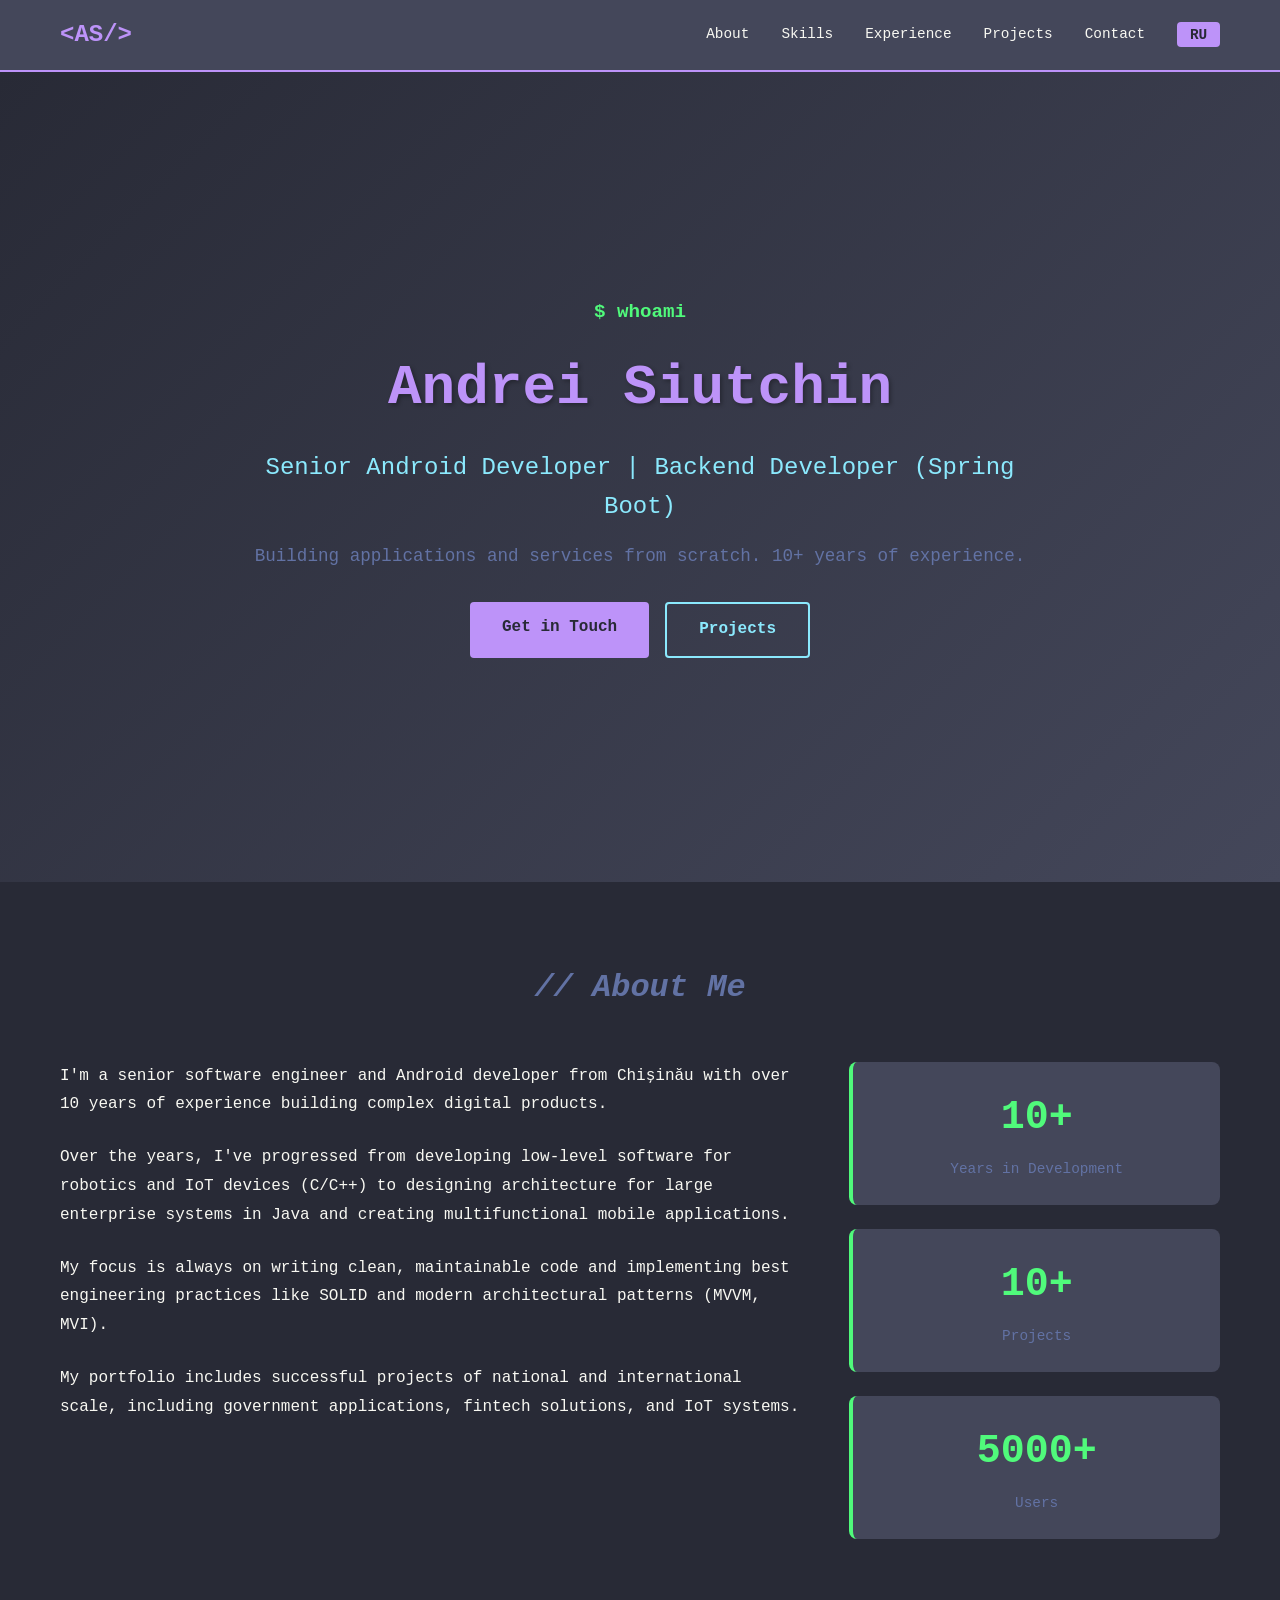
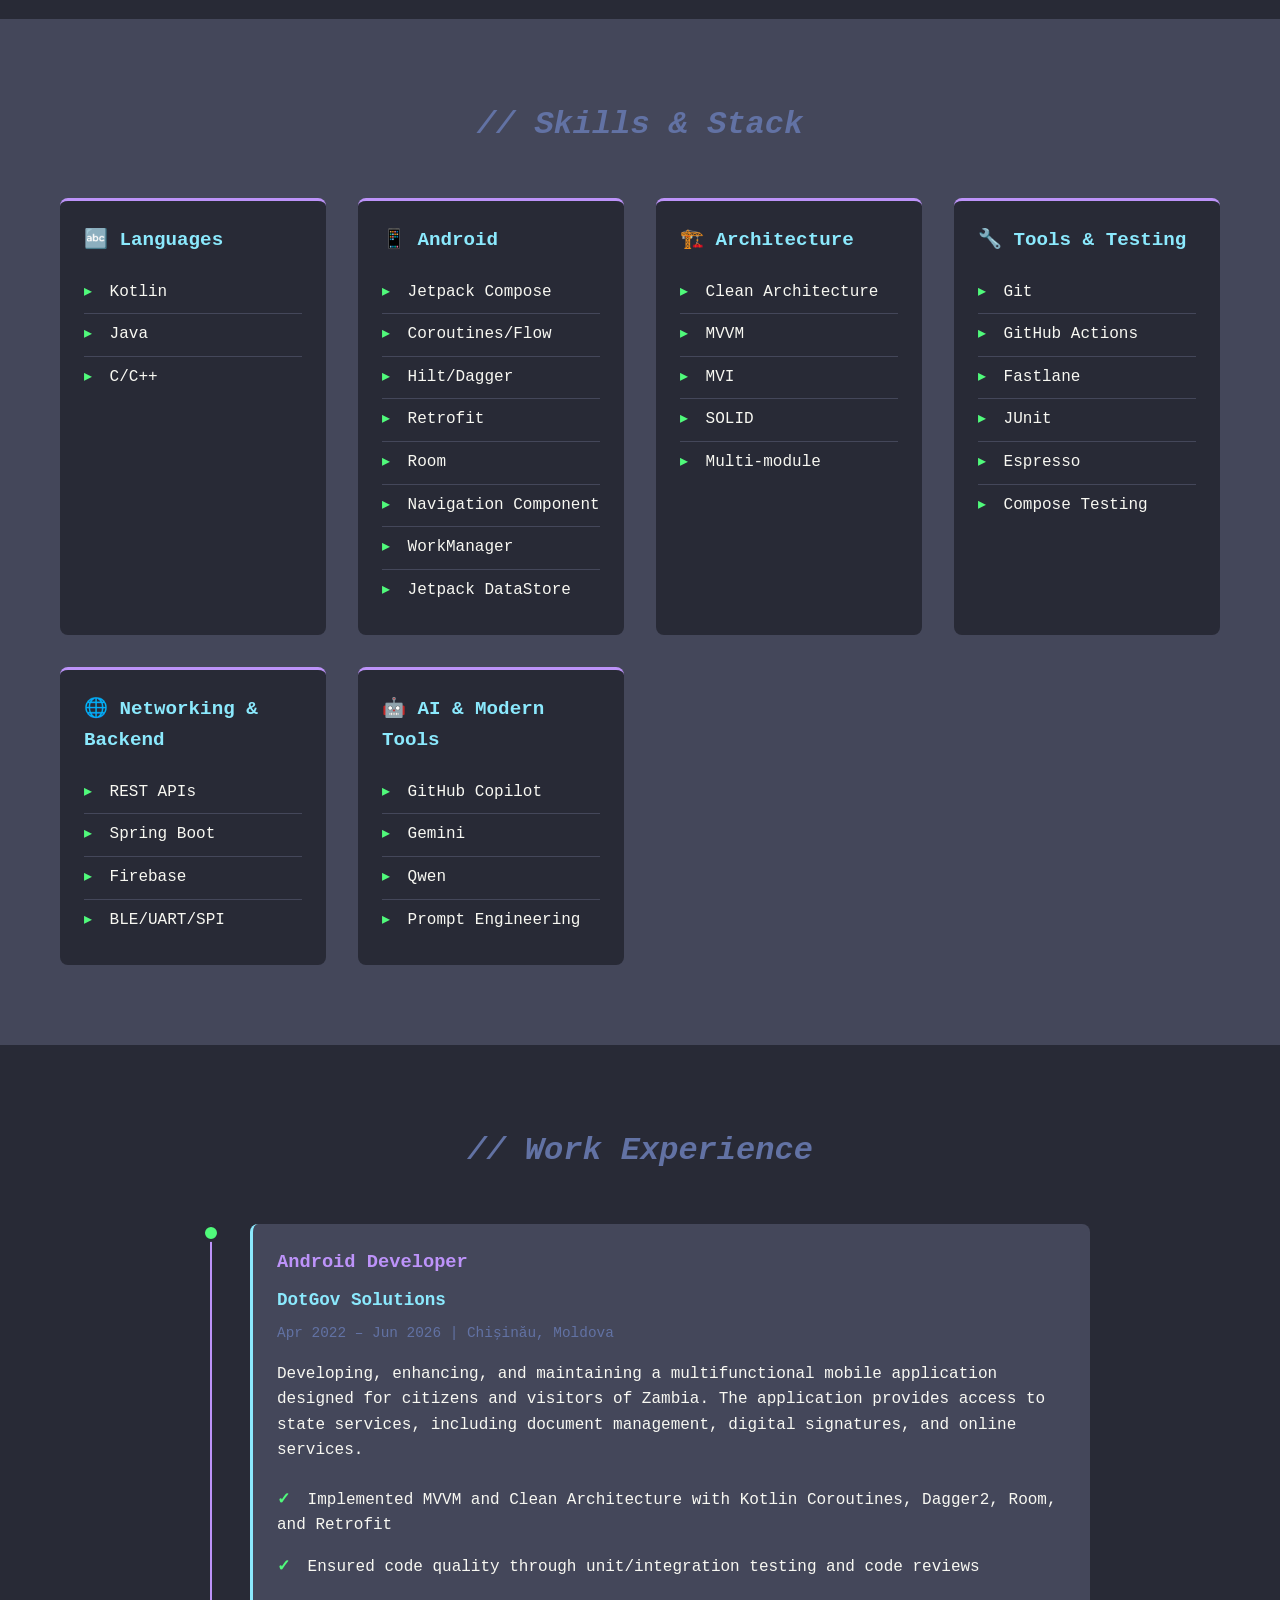
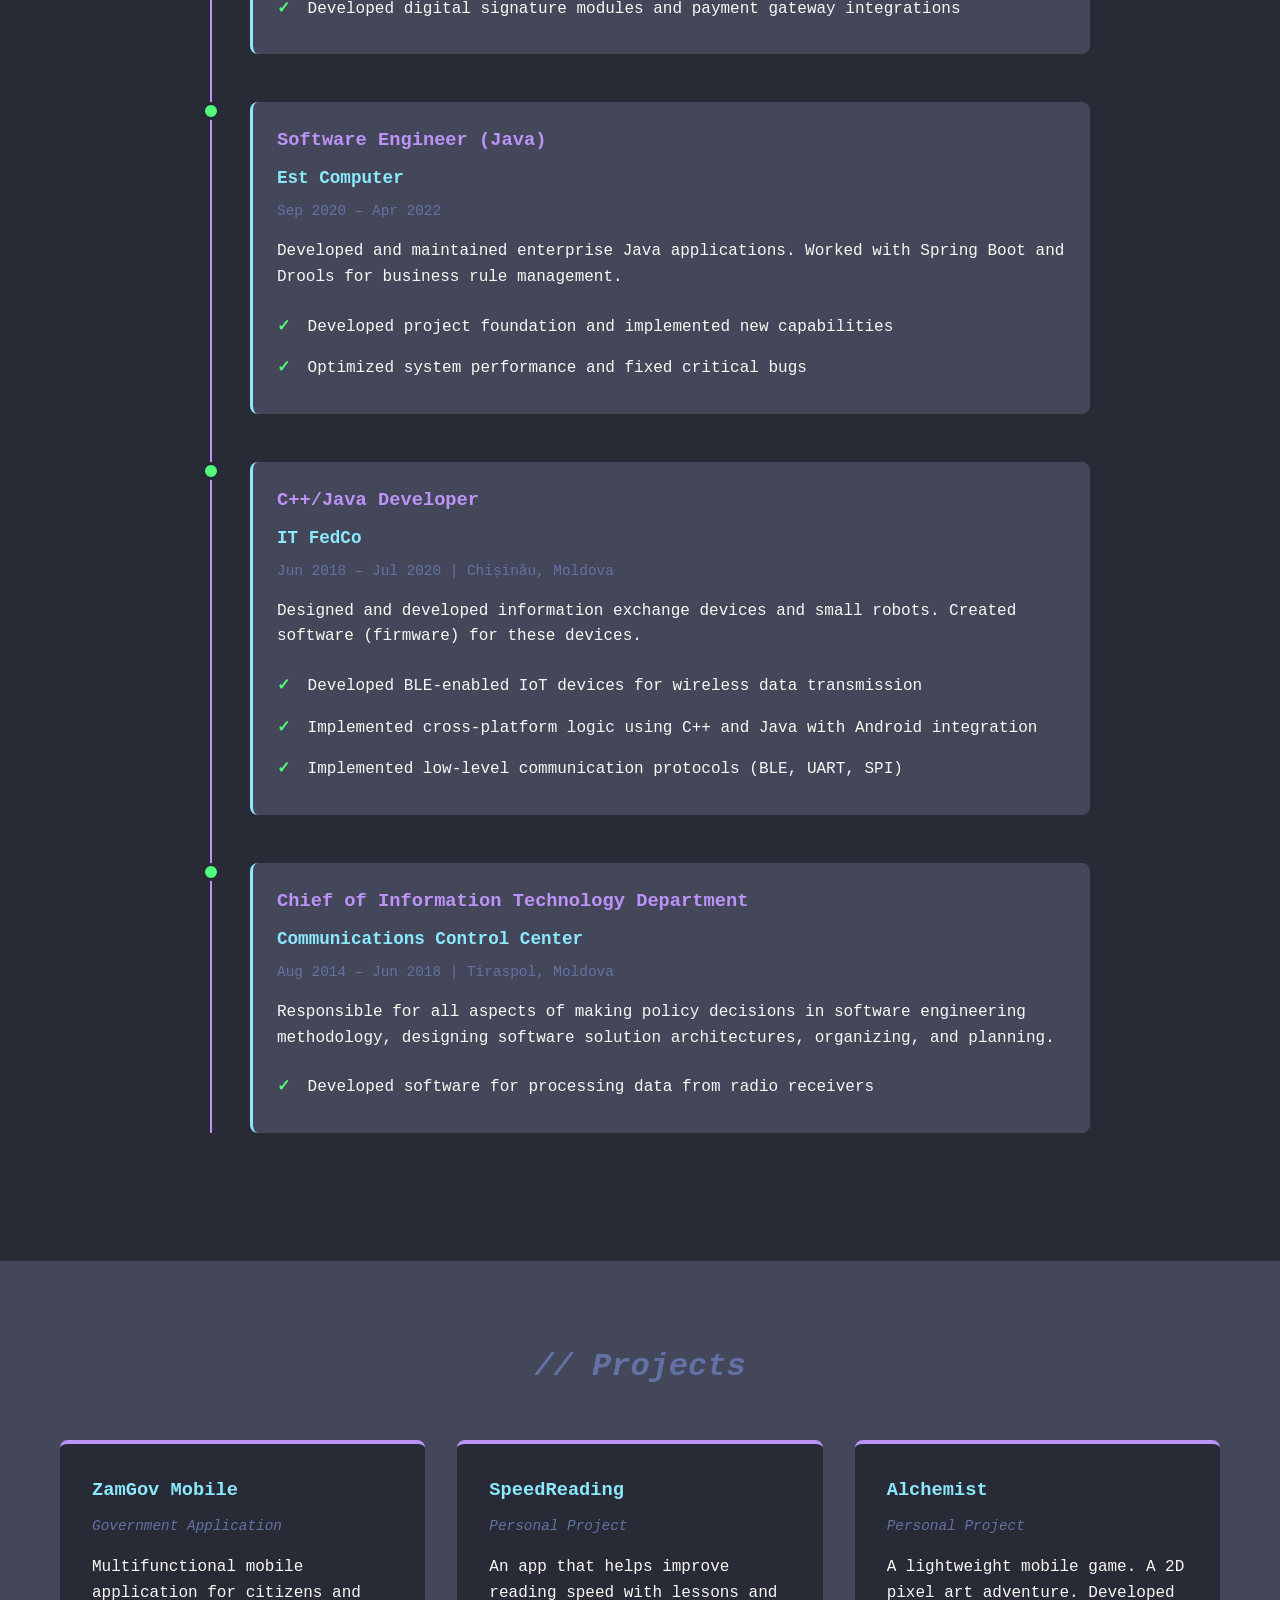
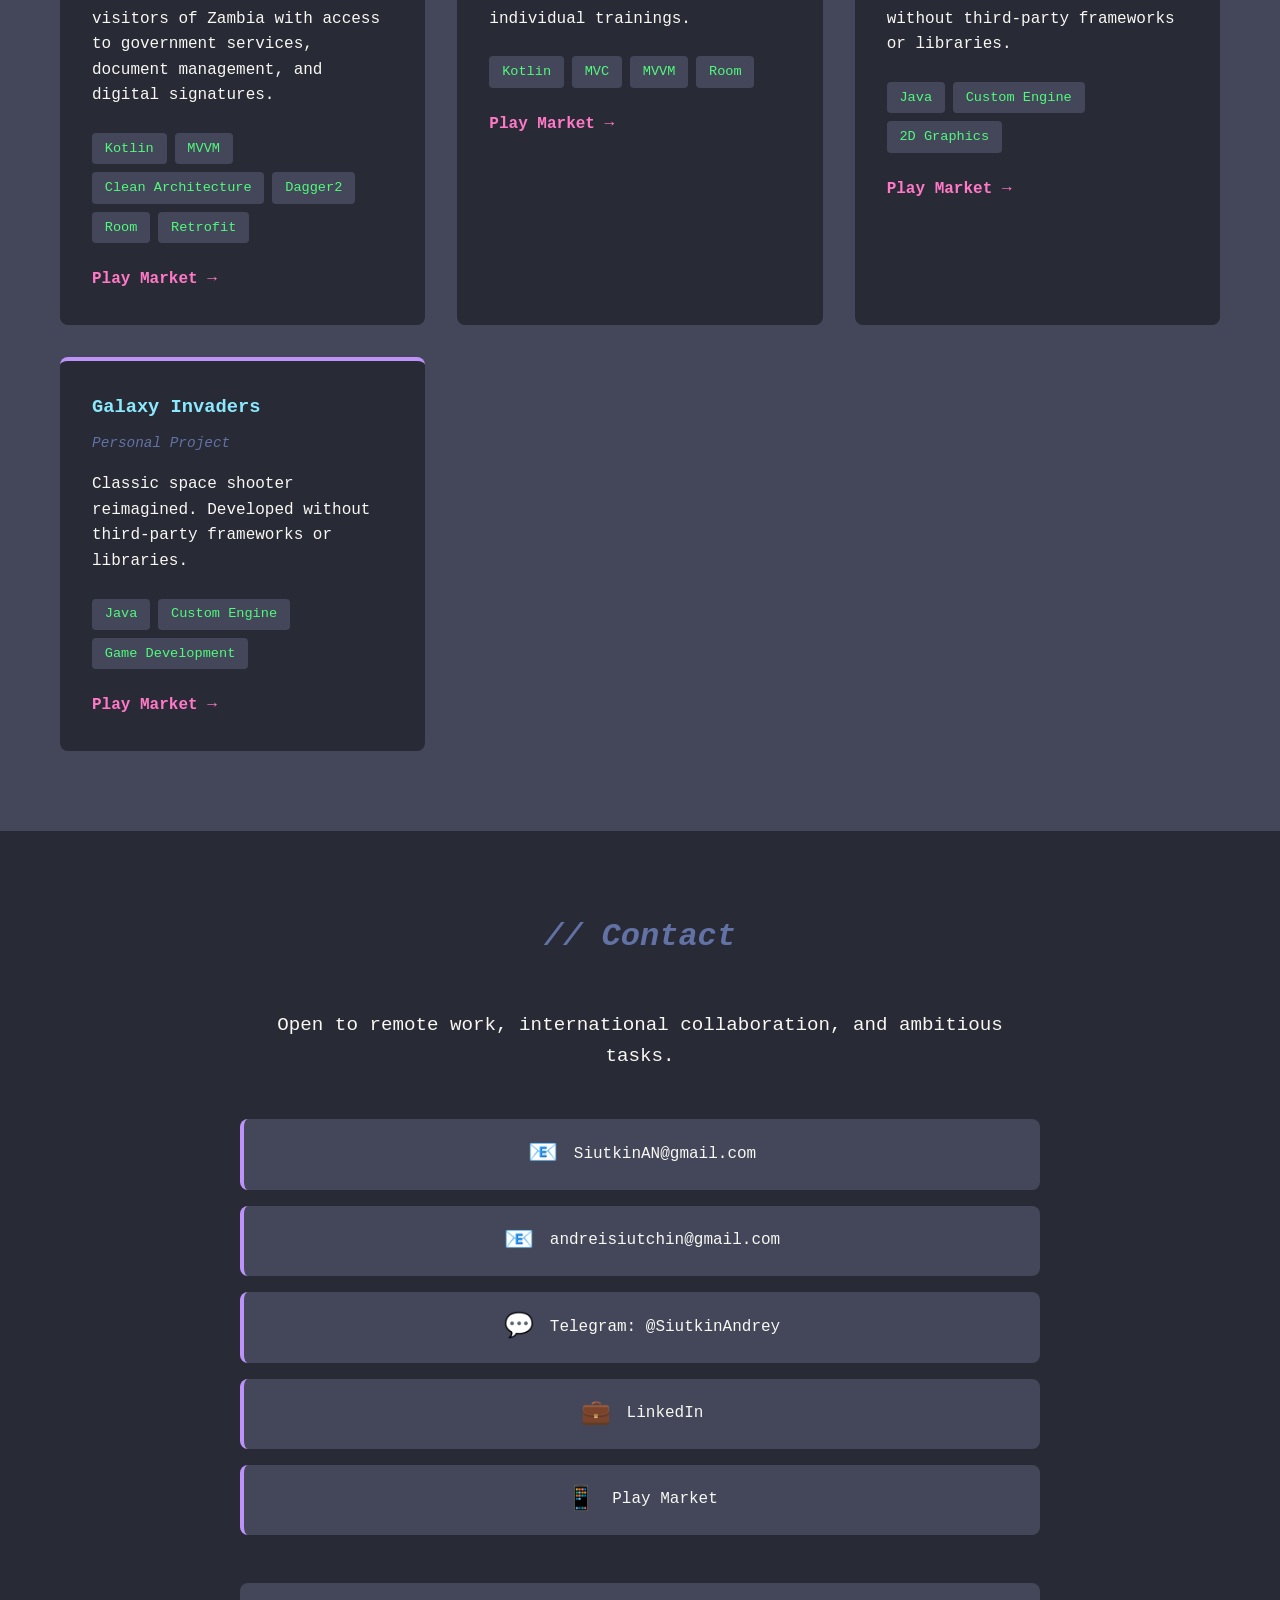
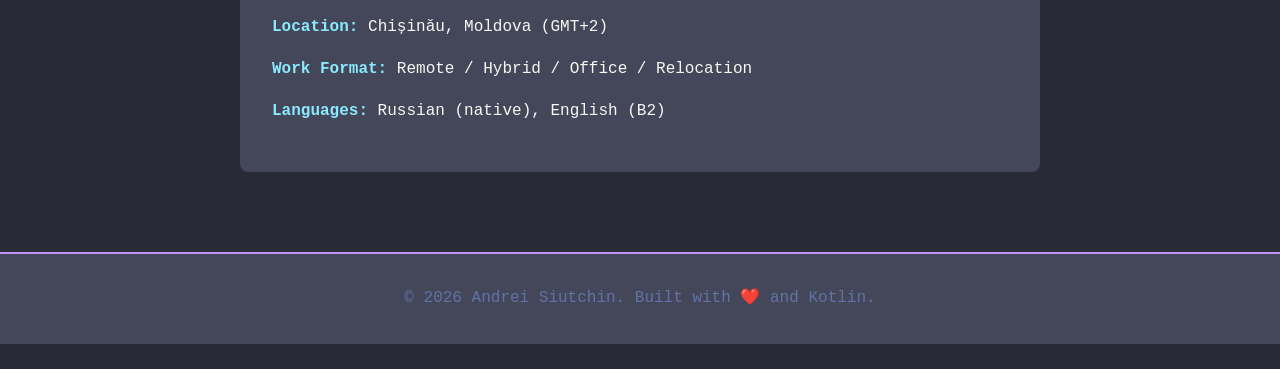
==== index.html @ 1e03523e "Create index.html" ====
<!DOCTYPE html>
<html lang="en">
<head>
    <meta charset="UTF-8">
    <meta name="viewport" content="width=device-width, initial-scale=1.0">
    <meta name="description" content="Andrei Siutchin - Senior Android Developer with 10+ years of experience. Kotlin, Java, Clean Architecture, IoT.">
    <title>Andrei Siutchin - Senior Android Developer</title>
    <link rel="stylesheet" href="../style.css">
</head>
<body>
    <header>
        <nav>
            <div class="logo">&lt;AS/&gt;</div>
            <ul class="nav-links">
                <li><a href="#about">About</a></li>
                <li><a href="#skills">Skills</a></li>
                <li><a href="#experience">Experience</a></li>
                <li><a href="#projects">Projects</a></li>
                <li><a href="#contact">Contact</a></li>
                <li><a href="ru/index.html" class="lang-switch">RU</a></li>
            </ul>
        </nav>
    </header>

    <section id="hero" class="hero">
        <div class="hero-content">
            <h1 class="terminal-prompt">$ whoami</h1>
            <h2>Andrei Siutchin</h2>
            <p class="tagline">Senior Android Developer | Backend Developer (Spring Boot)</p>
            <p class="subtitle">Building applications and services from scratch. 10+ years of experience.</p>
            <div class="cta-buttons">
                <a href="#contact" class="btn btn-primary">Get in Touch</a>
                <a href="#projects" class="btn btn-secondary">Projects</a>
            </div>
        </div>
    </section>

    <section id="about" class="about">
        <div class="container">
            <h2 class="section-title"><span class="comment">// About Me</span></h2>
            <div class="about-content">
                <div class="about-text">
                    <p>I'm a senior software engineer and Android developer from Chișinău with over 10 years of experience building complex digital products.</p>
                    <p>Over the years, I've progressed from developing low-level software for robotics and IoT devices (C/C++) to designing architecture for large enterprise systems in Java and creating multifunctional mobile applications.</p>
                    <p>My focus is always on writing clean, maintainable code and implementing best engineering practices like SOLID and modern architectural patterns (MVVM, MVI).</p>
                    <p>My portfolio includes successful projects of national and international scale, including government applications, fintech solutions, and IoT systems.</p>
                </div>
                <div class="about-stats">
                    <div class="stat-card">
                        <div class="stat-number">10+</div>
                        <div class="stat-label">Years in Development</div>
                    </div>
                    <div class="stat-card">
                        <div class="stat-number">10+</div>
                        <div class="stat-label">Projects</div>
                    </div>
                    <div class="stat-card">
                        <div class="stat-number">5000+</div>
                        <div class="stat-label">Users</div>
                    </div>
                </div>
            </div>
        </div>
    </section>

    <section id="skills" class="skills">
        <div class="container">
            <h2 class="section-title"><span class="comment">// Skills & Stack</span></h2>
            <div class="skills-grid">
                <div class="skill-category">
                    <h3>🔤 Languages</h3>
                    <ul>
                        <li>Kotlin</li>
                        <li>Java</li>
                        <li>C/C++</li>
                    </ul>
                </div>
                <div class="skill-category">
                    <h3>📱 Android</h3>
                    <ul>
                        <li>Jetpack Compose</li>
                        <li>Coroutines/Flow</li>
                        <li>Hilt/Dagger</li>
                        <li>Retrofit</li>
                        <li>Room</li>
                        <li>Navigation Component</li>
                        <li>WorkManager</li>
                        <li>Jetpack DataStore</li>
                    </ul>
                </div>
                <div class="skill-category">
                    <h3>🏗️ Architecture</h3>
                    <ul>
                        <li>Clean Architecture</li>
                        <li>MVVM</li>
                        <li>MVI</li>
                        <li>SOLID</li>
                        <li>Multi-module</li>
                    </ul>
                </div>
                <div class="skill-category">
                    <h3>🔧 Tools & Testing</h3>
                    <ul>
                        <li>Git</li>
                        <li>GitHub Actions</li>
                        <li>Fastlane</li>
                        <li>JUnit</li>
                        <li>Espresso</li>
                        <li>Compose Testing</li>
                    </ul>
                </div>
                <div class="skill-category">
                    <h3>🌐 Networking & Backend</h3>
                    <ul>
                        <li>REST APIs</li>
                        <li>Spring Boot</li>
                        <li>Firebase</li>
                        <li>BLE/UART/SPI</li>
                    </ul>
                </div>
                <div class="skill-category">
                    <h3>🤖 AI & Modern Tools</h3>
                    <ul>
                        <li>GitHub Copilot</li>
                        <li>Gemini</li>
                        <li>Qwen</li>
                        <li>Prompt Engineering</li>
                    </ul>
                </div>
            </div>
        </div>
    </section>

    <section id="experience" class="experience">
        <div class="container">
            <h2 class="section-title"><span class="comment">// Work Experience</span></h2>
            <div class="timeline">
                <div class="timeline-item">
                    <div class="timeline-marker"></div>
                    <div class="timeline-content">
                        <h3>Android Developer</h3>
                        <h4>DotGov Solutions</h4>
                        <span class="date">Apr 2022 – Jun 2026 | Chișinău, Moldova</span>
                        <p>Developing, enhancing, and maintaining a multifunctional mobile application designed for citizens and visitors of Zambia. The application provides access to state services, including document management, digital signatures, and online services.</p>
                        <ul class="achievements">
                            <li>Implemented MVVM and Clean Architecture with Kotlin Coroutines, Dagger2, Room, and Retrofit</li>
                            <li>Ensured code quality through unit/integration testing and code reviews</li>
                            <li>Developed digital signature modules and payment gateway integrations</li>
                        </ul>
                    </div>
                </div>

                <div class="timeline-item">
                    <div class="timeline-marker"></div>
                    <div class="timeline-content">
                        <h3>Software Engineer (Java)</h3>
                        <h4>Est Computer</h4>
                        <span class="date">Sep 2020 – Apr 2022</span>
                        <p>Developed and maintained enterprise Java applications. Worked with Spring Boot and Drools for business rule management.</p>
                        <ul class="achievements">
                            <li>Developed project foundation and implemented new capabilities</li>
                            <li>Optimized system performance and fixed critical bugs</li>
                        </ul>
                    </div>
                </div>

                <div class="timeline-item">
                    <div class="timeline-marker"></div>
                    <div class="timeline-content">
                        <h3>C++/Java Developer</h3>
                        <h4>IT FedCo</h4>
                        <span class="date">Jun 2018 – Jul 2020 | Chișinău, Moldova</span>
                        <p>Designed and developed information exchange devices and small robots. Created software (firmware) for these devices.</p>
                        <ul class="achievements">
                            <li>Developed BLE-enabled IoT devices for wireless data transmission</li>
                            <li>Implemented cross-platform logic using C++ and Java with Android integration</li>
                            <li>Implemented low-level communication protocols (BLE, UART, SPI)</li>
                        </ul>
                    </div>
                </div>

                <div class="timeline-item">
                    <div class="timeline-marker"></div>
                    <div class="timeline-content">
                        <h3>Chief of Information Technology Department</h3>
                        <h4>Communications Control Center</h4>
                        <span class="date">Aug 2014 – Jun 2018 | Tiraspol, Moldova</span>
                        <p>Responsible for all aspects of making policy decisions in software engineering methodology, designing software solution architectures, organizing, and planning.</p>
                        <ul class="achievements">
                            <li>Developed software for processing data from radio receivers</li>
                        </ul>
                    </div>
                </div>
            </div>
        </div>
    </section>

    <section id="projects" class="projects">
        <div class="container">
            <h2 class="section-title"><span class="comment">// Projects</span></h2>
            <div class="projects-grid">
                <div class="project-card">
                    <div class="project-header">
                        <h3>ZamGov Mobile</h3>
                        <span class="project-type">Government Application</span>
                    </div>
                    <p class="project-description">Multifunctional mobile application for citizens and visitors of Zambia with access to government services, document management, and digital signatures.</p>
                    <div class="project-tech">
                        <span>Kotlin</span>
                        <span>MVVM</span>
                        <span>Clean Architecture</span>
                        <span>Dagger2</span>
                        <span>Room</span>
                        <span>Retrofit</span>
                    </div>
                    <div class="project-links">
                        <a href="https://play.google.com/store/apps/details?id=net.dotgov.zammobile" target="_blank" class="project-link">Play Market →</a>
                    </div>
                </div>

                <div class="project-card">
                    <div class="project-header">
                        <h3>SpeedReading</h3>
                        <span class="project-type">Personal Project</span>
                    </div>
                    <p class="project-description">An app that helps improve reading speed with lessons and individual trainings.</p>
                    <div class="project-tech">
                        <span>Kotlin</span>
                        <span>MVC</span>
                        <span>MVVM</span>
                        <span>Room</span>
                    </div>
                    <div class="project-links">
                        <a href="https://play.google.com/store/apps/developer?id=sandev83" target="_blank" class="project-link">Play Market →</a>
                    </div>
                </div>

                <div class="project-card">
                    <div class="project-header">
                        <h3>Alchemist</h3>
                        <span class="project-type">Personal Project</span>
                    </div>
                    <p class="project-description">A lightweight mobile game. A 2D pixel art adventure. Developed without third-party frameworks or libraries.</p>
                    <div class="project-tech">
                        <span>Java</span>
                        <span>Custom Engine</span>
                        <span>2D Graphics</span>
                    </div>
                    <div class="project-links">
                        <a href="https://play.google.com/store/apps/developer?id=sandev83" target="_blank" class="project-link">Play Market →</a>
                    </div>
                </div>

                <div class="project-card">
                    <div class="project-header">
                        <h3>Galaxy Invaders</h3>
                        <span class="project-type">Personal Project</span>
                    </div>
                    <p class="project-description">Classic space shooter reimagined. Developed without third-party frameworks or libraries.</p>
                    <div class="project-tech">
                        <span>Java</span>
                        <span>Custom Engine</span>
                        <span>Game Development</span>
                    </div>
                    <div class="project-links">
                        <a href="https://play.google.com/store/apps/developer?id=sandev83" target="_blank" class="project-link">Play Market →</a>
                    </div>
                </div>
            </div>
        </div>
    </section>

    <section id="contact" class="contact">
        <div class="container">
            <h2 class="section-title"><span class="comment">// Contact</span></h2>
            <div class="contact-content">
                <p class="contact-intro">Open to remote work, international collaboration, and ambitious tasks.</p>
                <div class="contact-links">
                    <a href="mailto:SiutkinAN@gmail.com" class="contact-link">
                        <span class="contact-icon">📧</span>
                        <span>SiutkinAN@gmail.com</span>
                    </a>
                    <a href="mailto:andreisiutchin@gmail.com" class="contact-link">
                        <span class="contact-icon">📧</span>
                        <span>andreisiutchin@gmail.com</span>
                    </a>
                    <a href="https://t.me/SiutkinAndrey" target="_blank" class="contact-link">
                        <span class="contact-icon">💬</span>
                        <span>Telegram: @SiutkinAndrey</span>
                    </a>
                    <a href="https://linkedin.com/in/andrey-siutkin-developer" target="_blank" class="contact-link">
                        <span class="contact-icon">💼</span>
                        <span>LinkedIn</span>
                    </a>
                    <a href="https://play.google.com/store/apps/developer?id=sandev83" target="_blank" class="contact-link">
                        <span class="contact-icon">📱</span>
                        <span>Play Market</span>
                    </a>
                </div>
                <div class="contact-info">
                    <p><strong>Location:</strong> Chișinău, Moldova (GMT+2)</p>
                    <p><strong>Work Format:</strong> Remote / Hybrid / Office / Relocation</p>
                    <p><strong>Languages:</strong> Russian (native), English (B2)</p>
                </div>
            </div>
        </div>
    </section>

    <footer>
        <div class="container">
            <p>&copy; 2026 Andrei Siutchin. Built with ❤️ and Kotlin.</p>
        </div>
    </footer>

    <script src="../script.js"></script>
</body>
</html>
---- style.css ----
/* Dracula Theme Color Palette */
:root {
    --bg: #282a36;
    --current-line: #44475a;
    --fg: #f8f8f2;
    --comment: #6272a4;
    --cyan: #8be9fd;
    --green: #50fa7b;
    --orange: #ffb86c;
    --pink: #ff79c6;
    --purple: #bd93f9;
    --red: #ff5555;
    --yellow: #f1fa8c;
}

* {
    margin: 0;
    padding: 0;
    box-sizing: border-box;
}

body {
    font-family: 'JetBrains Mono', 'Fira Code', 'Courier New', monospace;
    background-color: var(--bg);
    color: var(--fg);
    line-height: 1.6;
    overflow-x: hidden;
}

.container {
    max-width: 1200px;
    margin: 0 auto;
    padding: 0 20px;
}

/* Header & Navigation */
header {
    background-color: var(--current-line);
    padding: 1rem 0;
    position: sticky;
    top: 0;
    z-index: 100;
    border-bottom: 2px solid var(--purple);
}

nav {
    max-width: 1200px;
    margin: 0 auto;
    padding: 0 20px;
    display: flex;
    justify-content: space-between;
    align-items: center;
}

.logo {
    font-size: 1.5rem;
    font-weight: bold;
    color: var(--purple);
}

.nav-links {
    display: flex;
    list-style: none;
    gap: 2rem;
    align-items: center;
}

.nav-links a {
    color: var(--fg);
    text-decoration: none;
    transition: color 0.3s;
    font-size: 0.9rem;
}

.nav-links a:hover {
    color: var(--cyan);
}

.lang-switch {
    background-color: var(--purple);
    color: var(--bg) !important;
    padding: 0.3rem 0.8rem;
    border-radius: 4px;
    font-weight: bold;
}

.lang-switch:hover {
    background-color: var(--pink);
    color: var(--bg) !important;
}

/* Hero Section */
.hero {
    min-height: 90vh;
    display: flex;
    align-items: center;
    justify-content: center;
    padding: 2rem;
    background: linear-gradient(135deg, var(--bg) 0%, var(--current-line) 100%);
}

.hero-content {
    text-align: center;
    max-width: 800px;
}

.terminal-prompt {
    color: var(--green);
    font-size: 1.2rem;
    margin-bottom: 1rem;
    text-align: left;
    display: inline-block;
}

.hero h2 {
    font-size: 3.5rem;
    color: var(--purple);
    margin-bottom: 1rem;
    text-shadow: 2px 2px 4px rgba(0, 0, 0, 0.3);
}

.tagline {
    font-size: 1.5rem;
    color: var(--cyan);
    margin-bottom: 1rem;
}

.subtitle {
    font-size: 1.1rem;
    color: var(--comment);
    margin-bottom: 2rem;
}

.cta-buttons {
    display: flex;
    gap: 1rem;
    justify-content: center;
    flex-wrap: wrap;
}

.btn {
    padding: 0.8rem 2rem;
    text-decoration: none;
    border-radius: 4px;
    font-weight: bold;
    transition: all 0.3s;
    font-size: 1rem;
}

.btn-primary {
    background-color: var(--purple);
    color: var(--bg);
}

.btn-primary:hover {
    background-color: var(--pink);
    transform: translateY(-2px);
    box-shadow: 0 4px 12px rgba(189, 147, 249, 0.4);
}

.btn-secondary {
    background-color: transparent;
    color: var(--cyan);
    border: 2px solid var(--cyan);
}

.btn-secondary:hover {
    background-color: var(--cyan);
    color: var(--bg);
    transform: translateY(-2px);
}

/* Section Titles */
.section-title {
    font-size: 2rem;
    margin-bottom: 3rem;
    text-align: center;
}

.comment {
    color: var(--comment);
    font-style: italic;
}

/* About Section */
.about {
    padding: 5rem 0;
    background-color: var(--bg);
}

.about-content {
    display: grid;
    grid-template-columns: 2fr 1fr;
    gap: 3rem;
    align-items: start;
}

.about-text p {
    margin-bottom: 1.5rem;
    color: var(--fg);
    line-height: 1.8;
}

.about-stats {
    display: flex;
    flex-direction: column;
    gap: 1.5rem;
}

.stat-card {
    background-color: var(--current-line);
    padding: 1.5rem;
    border-radius: 8px;
    border-left: 4px solid var(--green);
    text-align: center;
}

.stat-number {
    font-size: 2.5rem;
    font-weight: bold;
    color: var(--green);
    margin-bottom: 0.5rem;
}

.stat-label {
    color: var(--comment);
    font-size: 0.9rem;
}

/* Skills Section */
.skills {
    padding: 5rem 0;
    background-color: var(--current-line);
}

.skills-grid {
    display: grid;
    grid-template-columns: repeat(auto-fit, minmax(250px, 1fr));
    gap: 2rem;
}

.skill-category {
    background-color: var(--bg);
    padding: 1.5rem;
    border-radius: 8px;
    border-top: 3px solid var(--purple);
}

.skill-category h3 {
    color: var(--cyan);
    margin-bottom: 1rem;
    font-size: 1.2rem;
}

.skill-category ul {
    list-style: none;
}

.skill-category li {
    padding: 0.5rem 0;
    color: var(--fg);
    border-bottom: 1px solid var(--current-line);
}

.skill-category li:last-child {
    border-bottom: none;
}

.skill-category li::before {
    content: "▸ ";
    color: var(--green);
    margin-right: 0.5rem;
}

/* Experience Section */
.experience {
    padding: 5rem 0;
    background-color: var(--bg);
}

.timeline {
    position: relative;
    max-width: 900px;
    margin: 0 auto;
}

.timeline::before {
    content: '';
    position: absolute;
    left: 20px;
    top: 0;
    bottom: 0;
    width: 2px;
    background-color: var(--purple);
}

.timeline-item {
    position: relative;
    padding-left: 60px;
    margin-bottom: 3rem;
}

.timeline-marker {
    position: absolute;
    left: 12px;
    top: 0;
    width: 18px;
    height: 18px;
    border-radius: 50%;
    background-color: var(--green);
    border: 3px solid var(--bg);
}

.timeline-content {
    background-color: var(--current-line);
    padding: 1.5rem;
    border-radius: 8px;
    border-left: 3px solid var(--cyan);
}

.timeline-content h3 {
    color: var(--purple);
    margin-bottom: 0.5rem;
}

.timeline-content h4 {
    color: var(--cyan);
    margin-bottom: 0.5rem;
    font-size: 1.1rem;
}

.date {
    color: var(--comment);
    font-size: 0.9rem;
    display: block;
    margin-bottom: 1rem;
}

.timeline-content p {
    margin-bottom: 1rem;
    color: var(--fg);
}

.achievements {
    list-style: none;
    margin-top: 1rem;
}

.achievements li {
    padding: 0.5rem 0;
    color: var(--fg);
}

.achievements li::before {
    content: "✓ ";
    color: var(--green);
    font-weight: bold;
    margin-right: 0.5rem;
}

/* Projects Section */
.projects {
    padding: 5rem 0;
    background-color: var(--current-line);
}

.projects-grid {
    display: grid;
    grid-template-columns: repeat(auto-fit, minmax(300px, 1fr));
    gap: 2rem;
}

.project-card {
    background-color: var(--bg);
    padding: 2rem;
    border-radius: 8px;
    border-top: 4px solid var(--purple);
    transition: transform 0.3s, box-shadow 0.3s;
}

.project-card:hover {
    transform: translateY(-5px);
    box-shadow: 0 8px 24px rgba(189, 147, 249, 0.3);
}

.project-header {
    margin-bottom: 1rem;
}

.project-header h3 {
    color: var(--cyan);
    margin-bottom: 0.5rem;
}

.project-type {
    color: var(--comment);
    font-size: 0.9rem;
    font-style: italic;
}

.project-description {
    color: var(--fg);
    margin-bottom: 1.5rem;
    line-height: 1.6;
}

.project-tech {
    display: flex;
    flex-wrap: wrap;
    gap: 0.5rem;
    margin-bottom: 1.5rem;
}

.project-tech span {
    background-color: var(--current-line);
    color: var(--green);
    padding: 0.3rem 0.8rem;
    border-radius: 4px;
    font-size: 0.85rem;
}

.project-links {
    display: flex;
    gap: 1rem;
}

.project-link {
    color: var(--pink);
    text-decoration: none;
    font-weight: bold;
    transition: color 0.3s;
}

.project-link:hover {
    color: var(--purple);
}

/* Contact Section */
.contact {
    padding: 5rem 0;
    background-color: var(--bg);
}

.contact-content {
    max-width: 800px;
    margin: 0 auto;
    text-align: center;
}

.contact-intro {
    font-size: 1.2rem;
    color: var(--fg);
    margin-bottom: 3rem;
}

.contact-links {
    display: flex;
    flex-direction: column;
    gap: 1rem;
    margin-bottom: 3rem;
}

.contact-link {
    display: flex;
    align-items: center;
    justify-content: center;
    gap: 1rem;
    background-color: var(--current-line);
    padding: 1rem 2rem;
    border-radius: 8px;
    text-decoration: none;
    color: var(--fg);
    transition: all 0.3s;
    border-left: 4px solid var(--purple);
}

.contact-link:hover {
    background-color: var(--purple);
    color: var(--bg);
    transform: translateX(5px);
}

.contact-icon {
    font-size: 1.5rem;
}

.contact-info {
    background-color: var(--current-line);
    padding: 2rem;
    border-radius: 8px;
    text-align: left;
}

.contact-info p {
    margin-bottom: 1rem;
    color: var(--fg);
}

.contact-info strong {
    color: var(--cyan);
}

/* Footer */
footer {
    background-color: var(--current-line);
    padding: 2rem 0;
    text-align: center;
    border-top: 2px solid var(--purple);
}

footer p {
    color: var(--comment);
}

/* Responsive Design */
@media (max-width: 768px) {
    .nav-links {
        gap: 1rem;
        font-size: 0.8rem;
    }

    .hero h2 {
        font-size: 2.5rem;
    }

    .tagline {
        font-size: 1.2rem;
    }

    .about-content {
        grid-template-columns: 1fr;
    }

    .about-stats {
        flex-direction: row;
        flex-wrap: wrap;
    }

    .stat-card {
        flex: 1;
        min-width: 150px;
    }

    .skills-grid {
        grid-template-columns: 1fr;
    }

    .projects-grid {
        grid-template-columns: 1fr;
    }

    .timeline::before {
        left: 10px;
    }

    .timeline-item {
        padding-left: 40px;
    }

    .timeline-marker {
        left: 2px;
    }
}

@media (max-width: 480px) {
    .hero h2 {
        font-size: 2rem;
    }

    .cta-buttons {
        flex-direction: column;
    }

    .btn {
        width: 100%;
    }
}
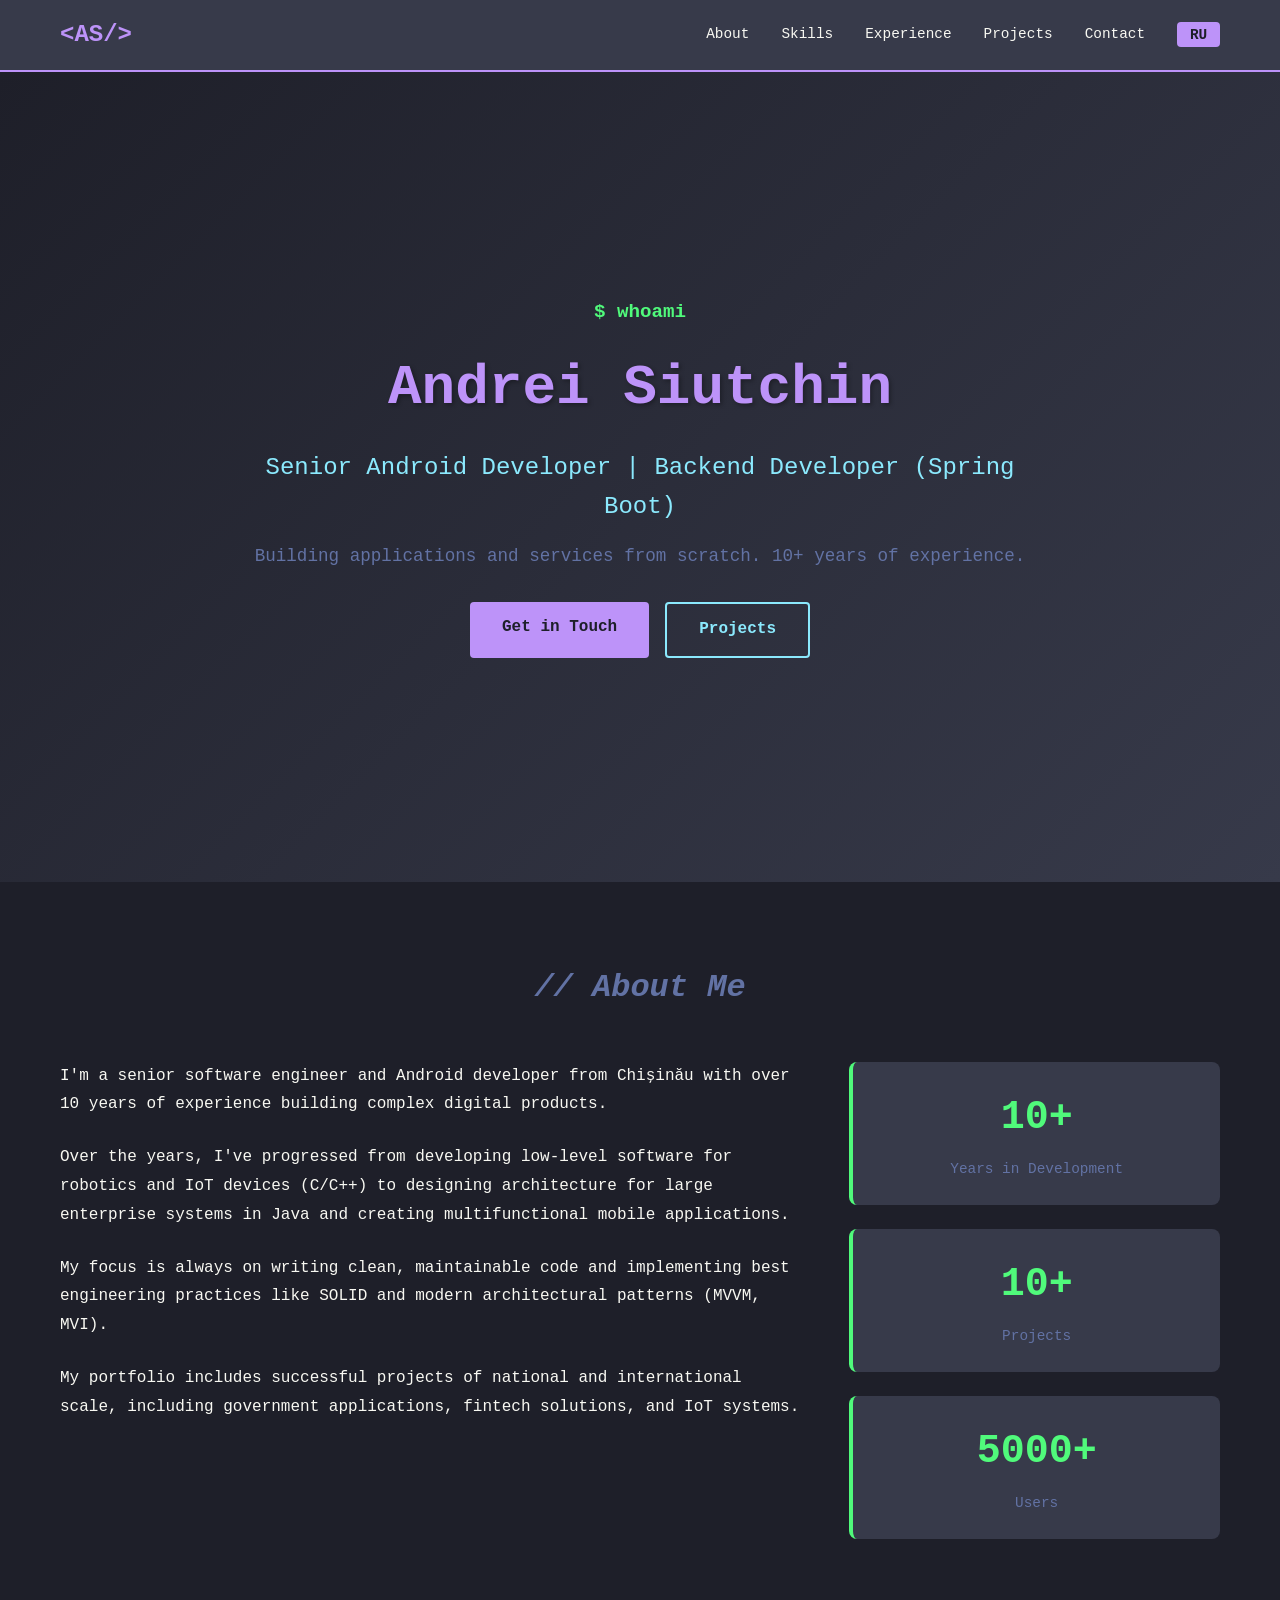
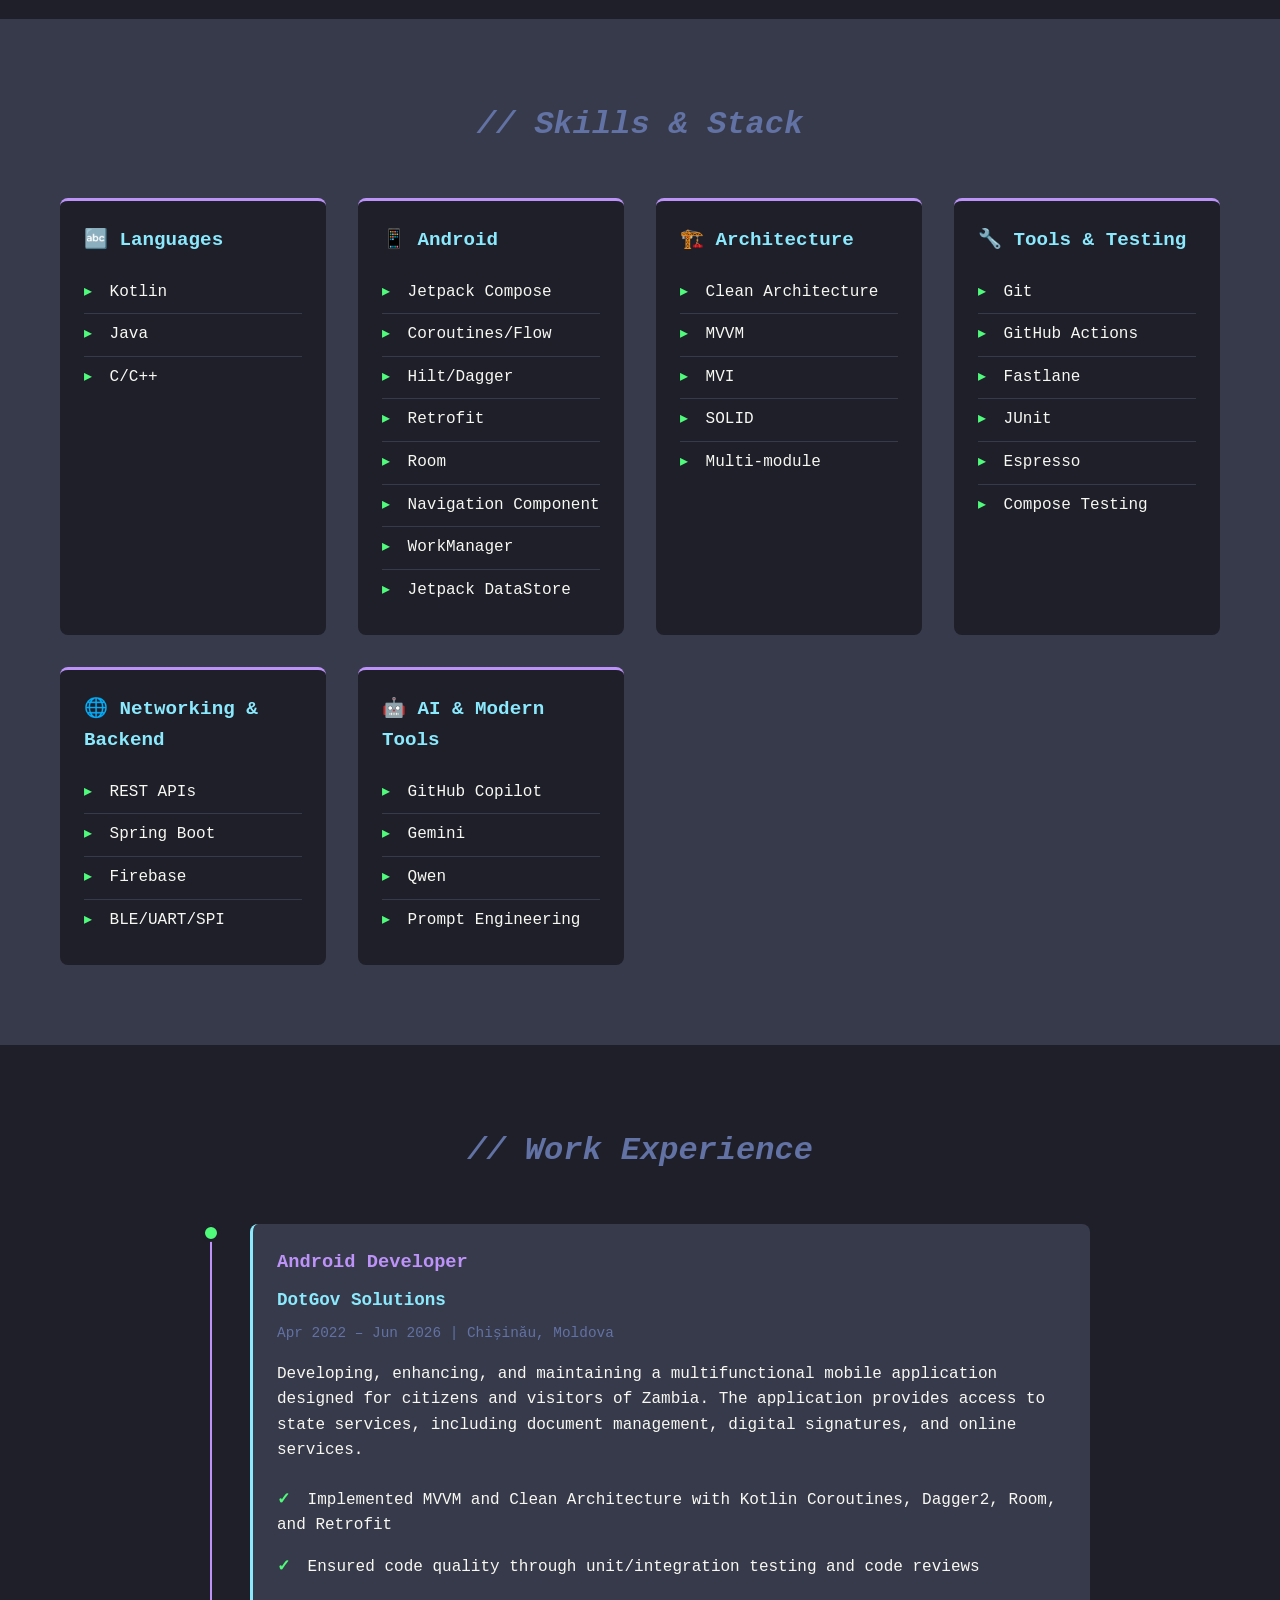
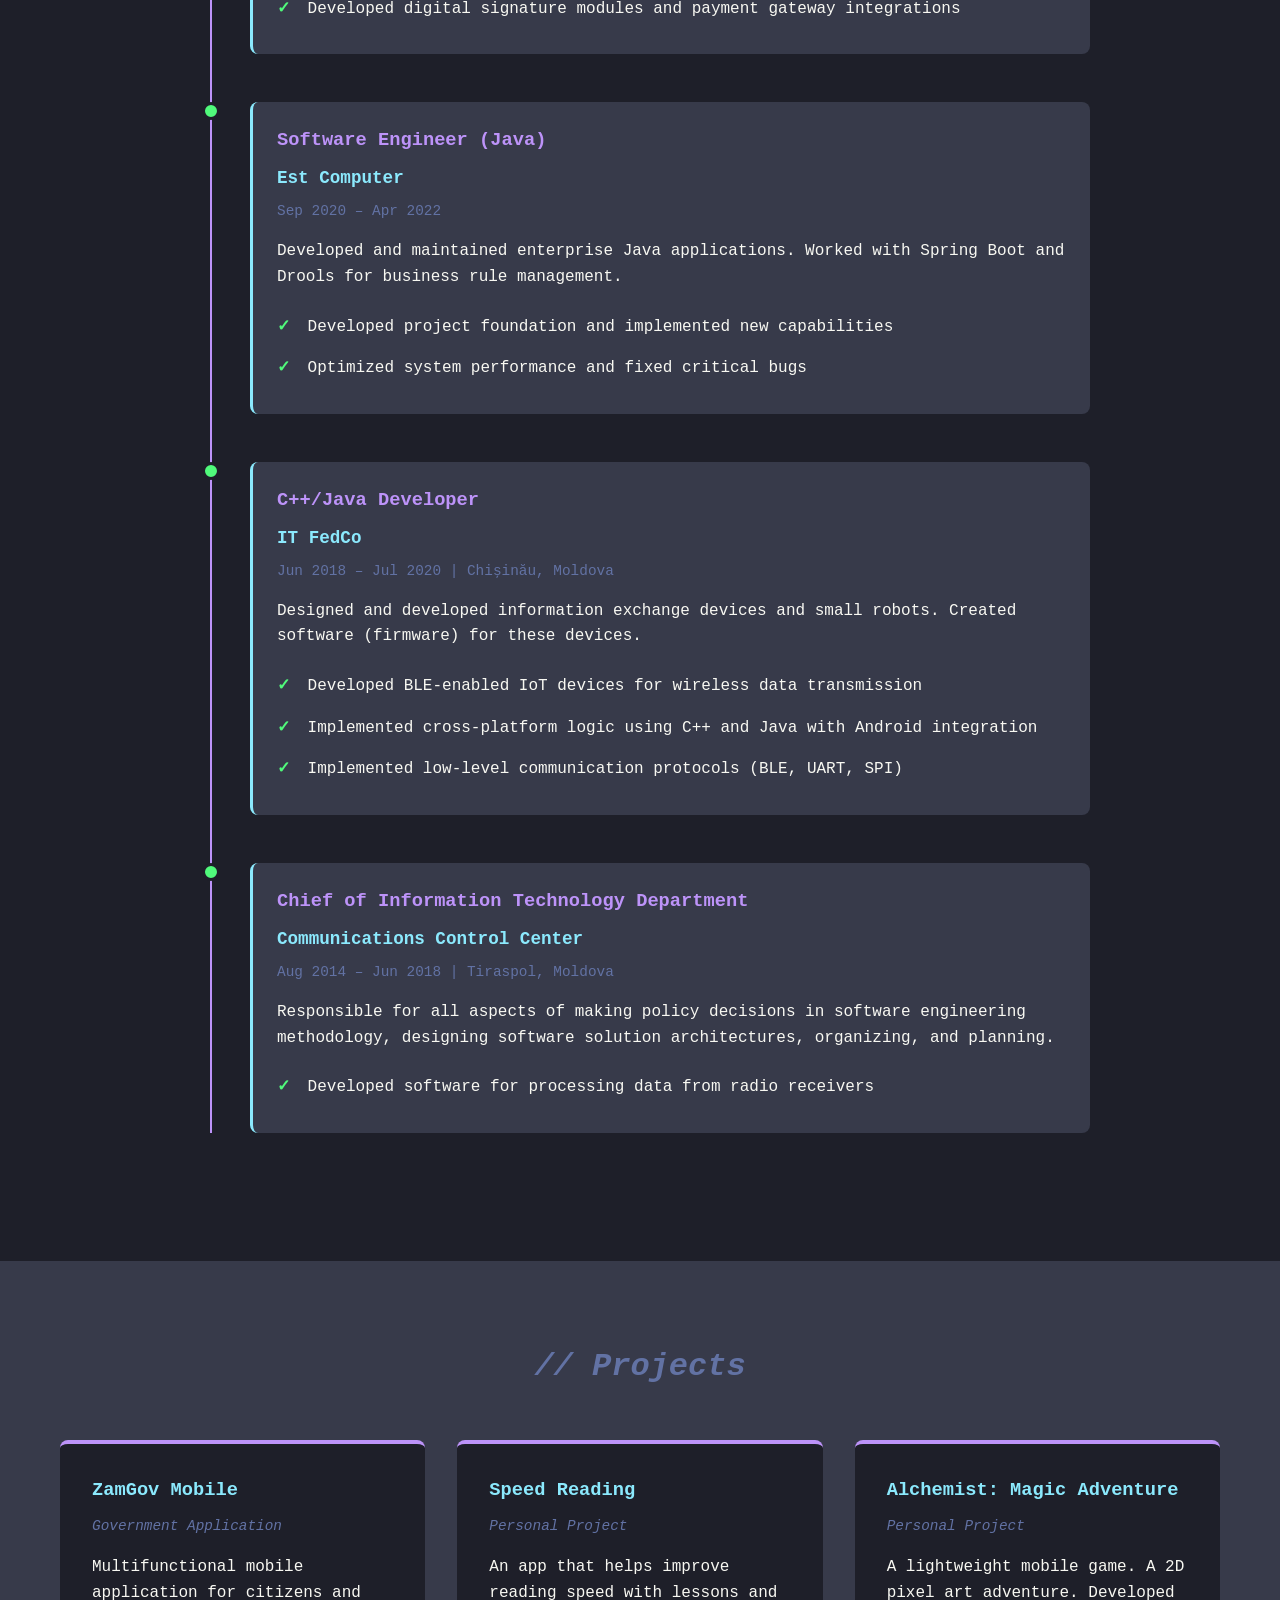
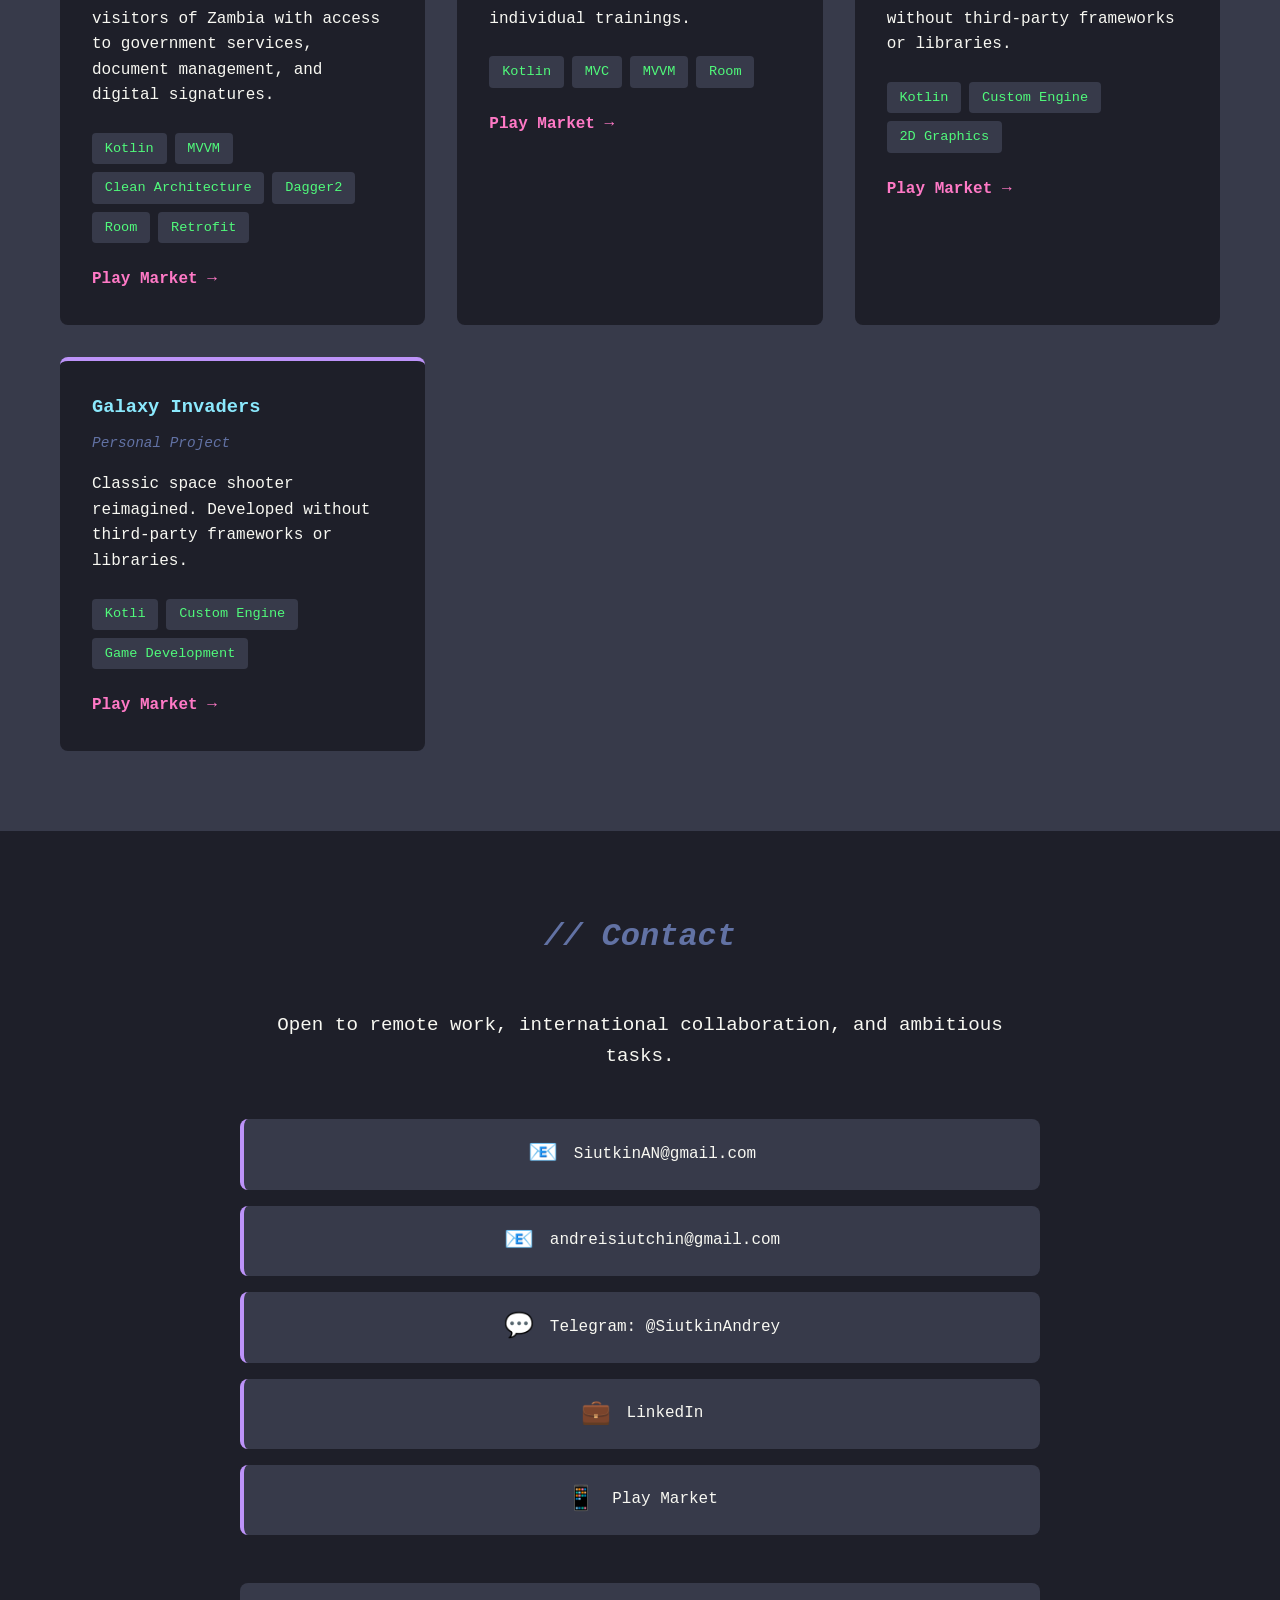
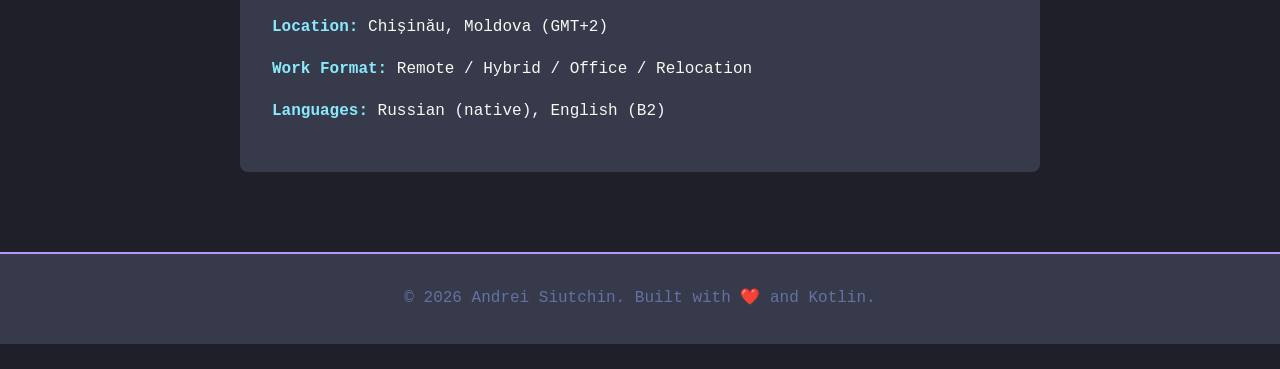
==== commit f578df58: "Update project titles and links in index.html" ====
--- a/index.html
+++ b/index.html
@@ -5,7 +5,7 @@
     <meta name="viewport" content="width=device-width, initial-scale=1.0">
     <meta name="description" content="Andrei Siutchin - Senior Android Developer with 10+ years of experience. Kotlin, Java, Clean Architecture, IoT.">
     <title>Andrei Siutchin - Senior Android Developer</title>
-    <link rel="stylesheet" href="../style.css">
+    <link rel="stylesheet" href="style.css">
 </head>
 <body>
     <header>
@@ -220,7 +220,7 @@
 
                 <div class="project-card">
                     <div class="project-header">
-                        <h3>SpeedReading</h3>
+                        <h3>Speed Reading</h3>
                         <span class="project-type">Personal Project</span>
                     </div>
                     <p class="project-description">An app that helps improve reading speed with lessons and individual trainings.</p>
@@ -231,23 +231,23 @@
                         <span>Room</span>
                     </div>
                     <div class="project-links">
-                        <a href="https://play.google.com/store/apps/developer?id=sandev83" target="_blank" class="project-link">Play Market →</a>
+                        <a href="https://play.google.com/store/apps/details?id=com.sandevs.speedreading" target="_blank" class="project-link">Play Market →</a>
                     </div>
                 </div>
 
                 <div class="project-card">
                     <div class="project-header">
-                        <h3>Alchemist</h3>
+                        <h3>Alchemist: Magic Adventure</h3>
                         <span class="project-type">Personal Project</span>
                     </div>
                     <p class="project-description">A lightweight mobile game. A 2D pixel art adventure. Developed without third-party frameworks or libraries.</p>
                     <div class="project-tech">
-                        <span>Java</span>
+                        <span>Kotlin</span>
                         <span>Custom Engine</span>
                         <span>2D Graphics</span>
                     </div>
                     <div class="project-links">
-                        <a href="https://play.google.com/store/apps/developer?id=sandev83" target="_blank" class="project-link">Play Market →</a>
+                        <a href="https://play.google.com/store/apps/details?id=com.sandevs.alchemist" target="_blank" class="project-link">Play Market →</a>
                     </div>
                 </div>
 
@@ -258,12 +258,12 @@
                     </div>
                     <p class="project-description">Classic space shooter reimagined. Developed without third-party frameworks or libraries.</p>
                     <div class="project-tech">
-                        <span>Java</span>
+                        <span>Kotli</span>
                         <span>Custom Engine</span>
                         <span>Game Development</span>
                     </div>
                     <div class="project-links">
-                        <a href="https://play.google.com/store/apps/developer?id=sandev83" target="_blank" class="project-link">Play Market →</a>
+                        <a href="https://play.google.com/store/apps/details?id=com.sandevs.galaxyinvaders" target="_blank" class="project-link">Play Market →</a>
                     </div>
                 </div>
             </div>
@@ -312,6 +312,6 @@
         </div>
     </footer>
 
-    <script src="../script.js"></script>
+    <script src="script.js"></script>
 </body>
 </html>
--- a/style.css
+++ b/style.css
@@ -1,7 +1,7 @@
 /* Dracula Theme Color Palette */
 :root {
-    --bg: #282a36;
-    --current-line: #44475a;
+    --bg: #1e1f29;
+    --current-line: #373a4a;
     --fg: #f8f8f2;
     --comment: #6272a4;
     --cyan: #8be9fd;
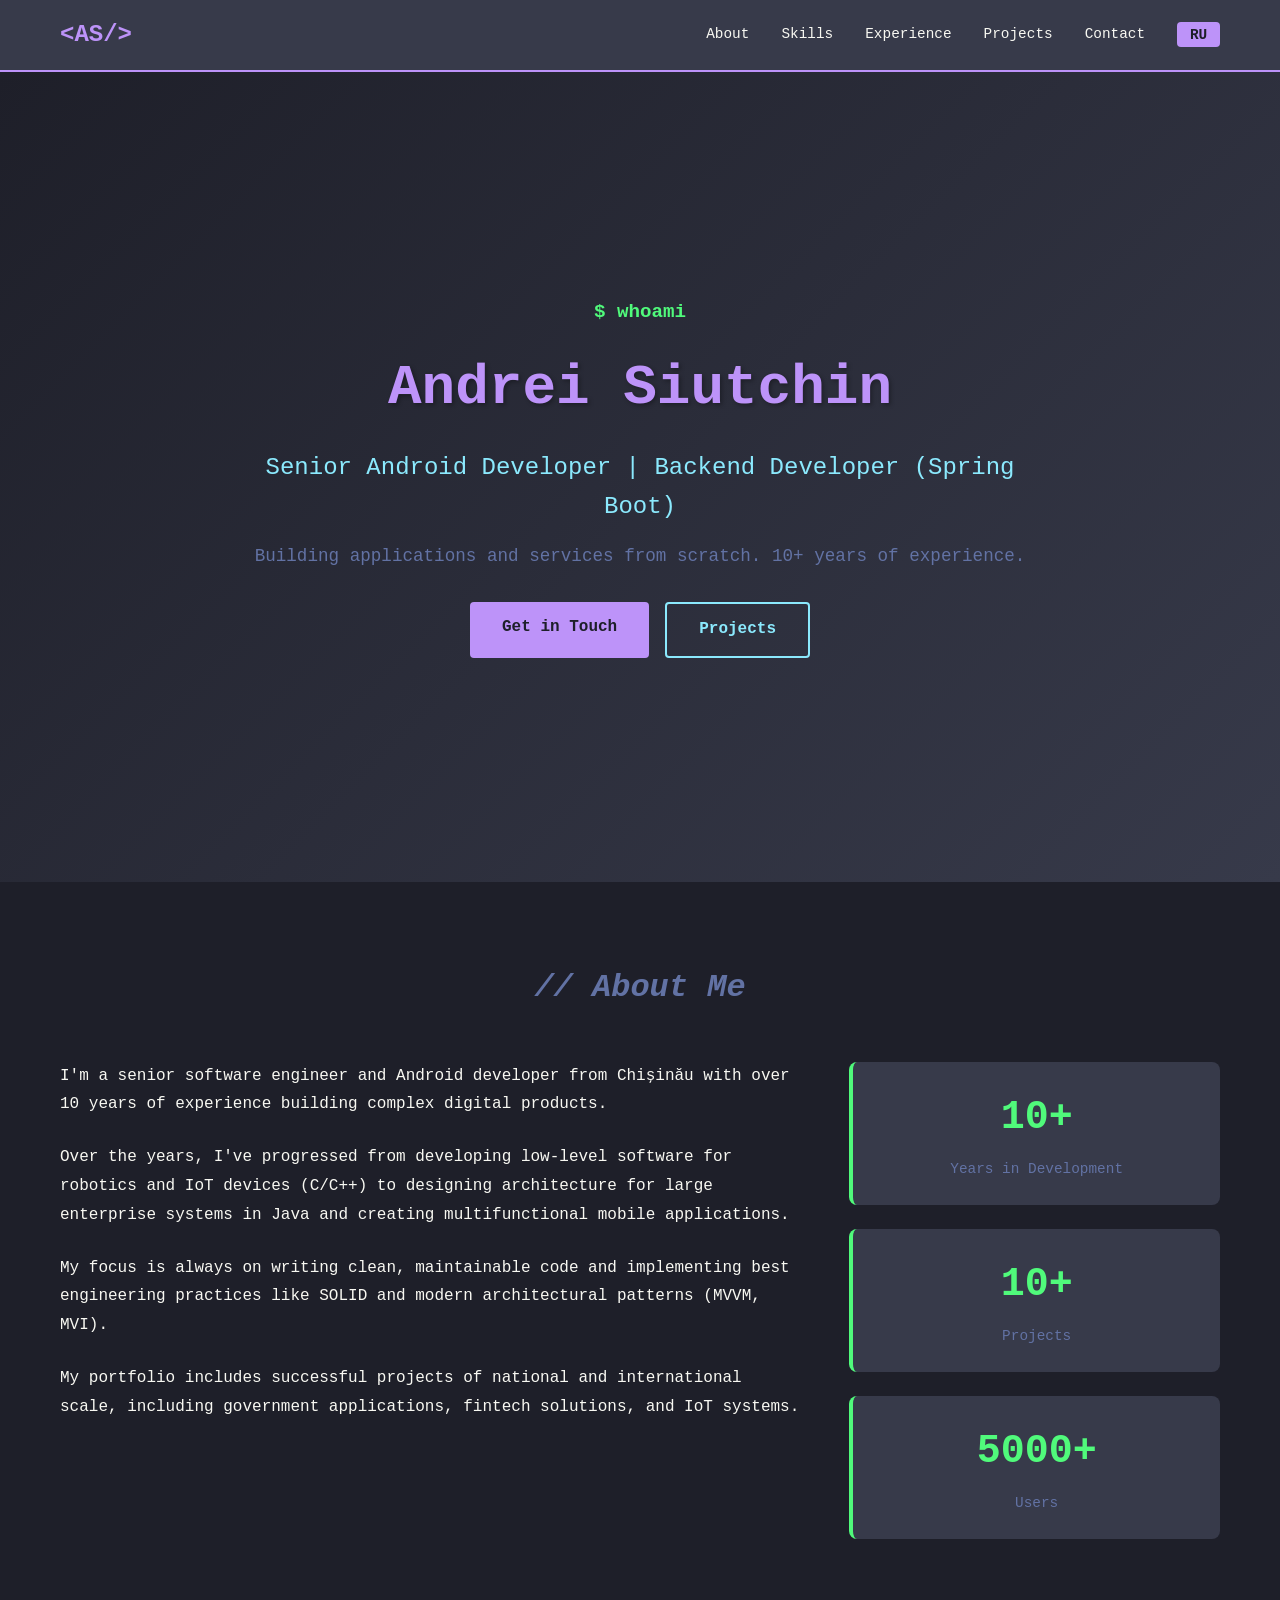
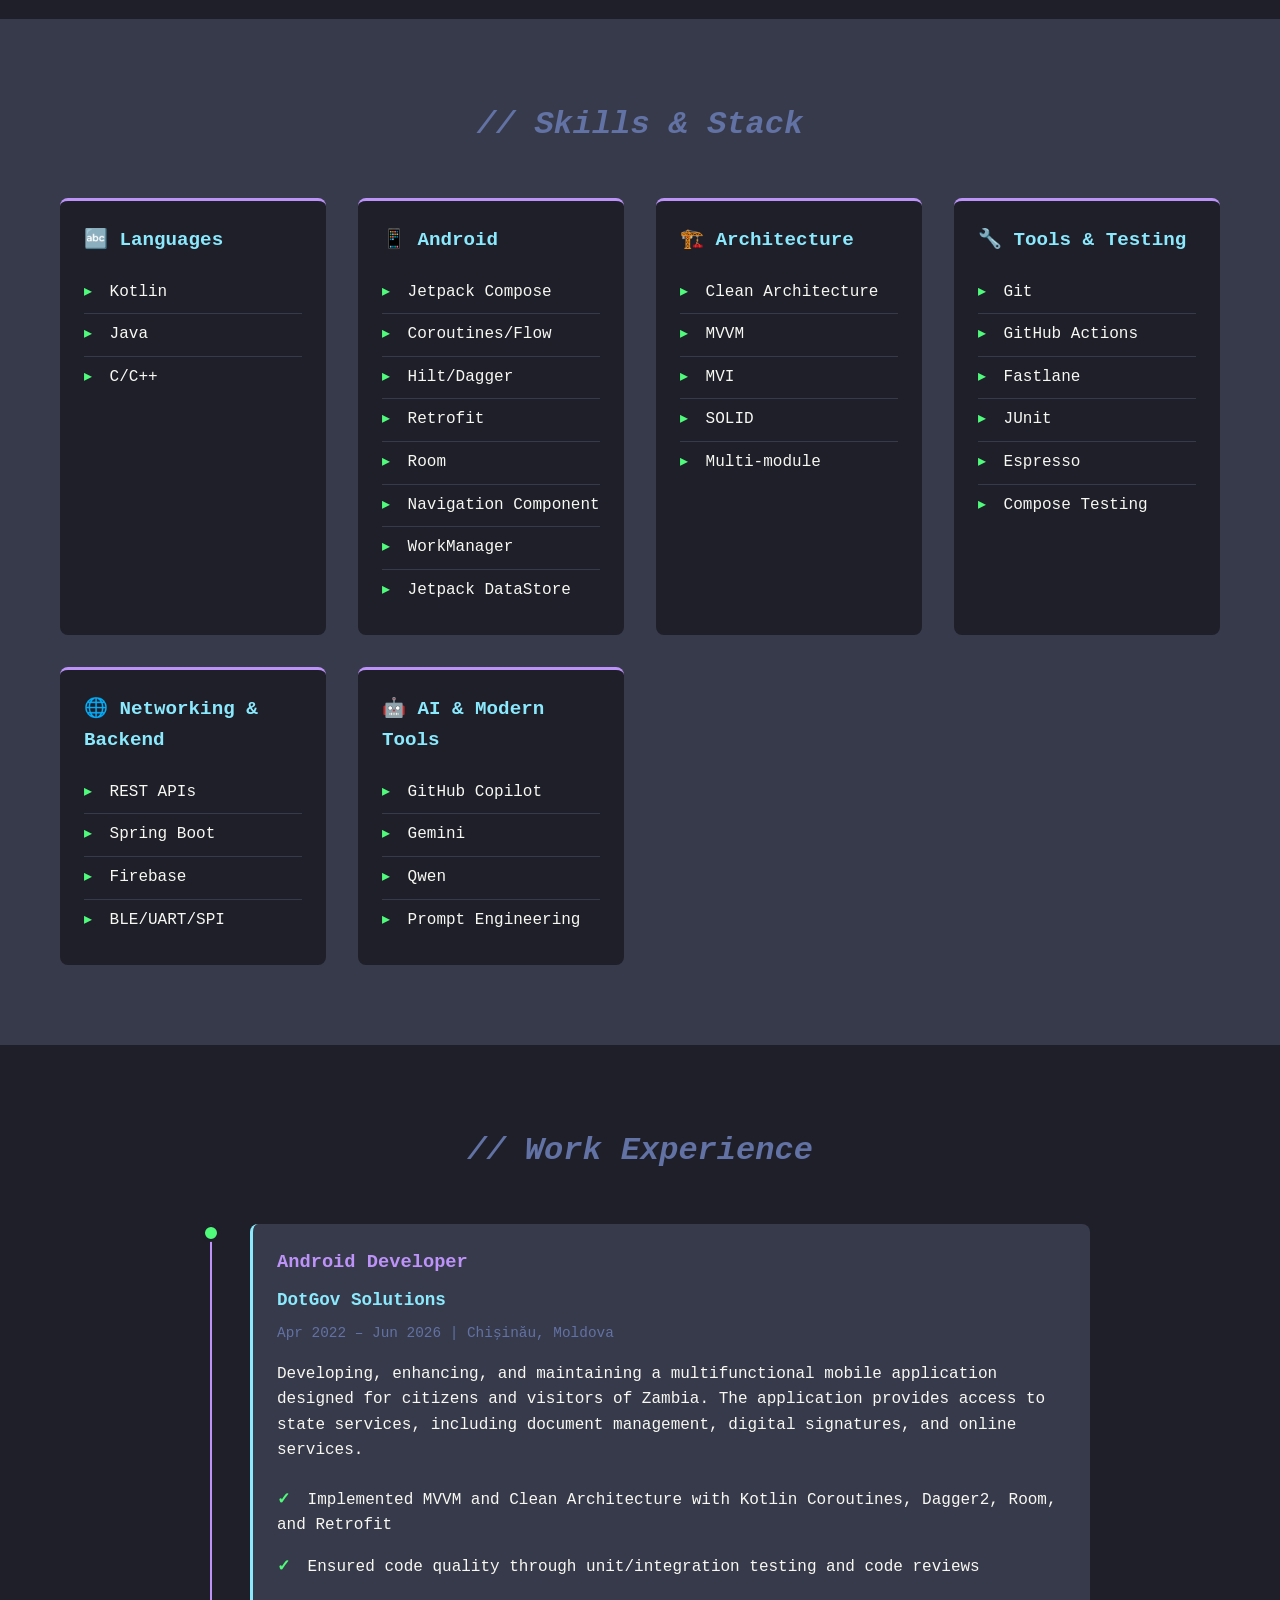
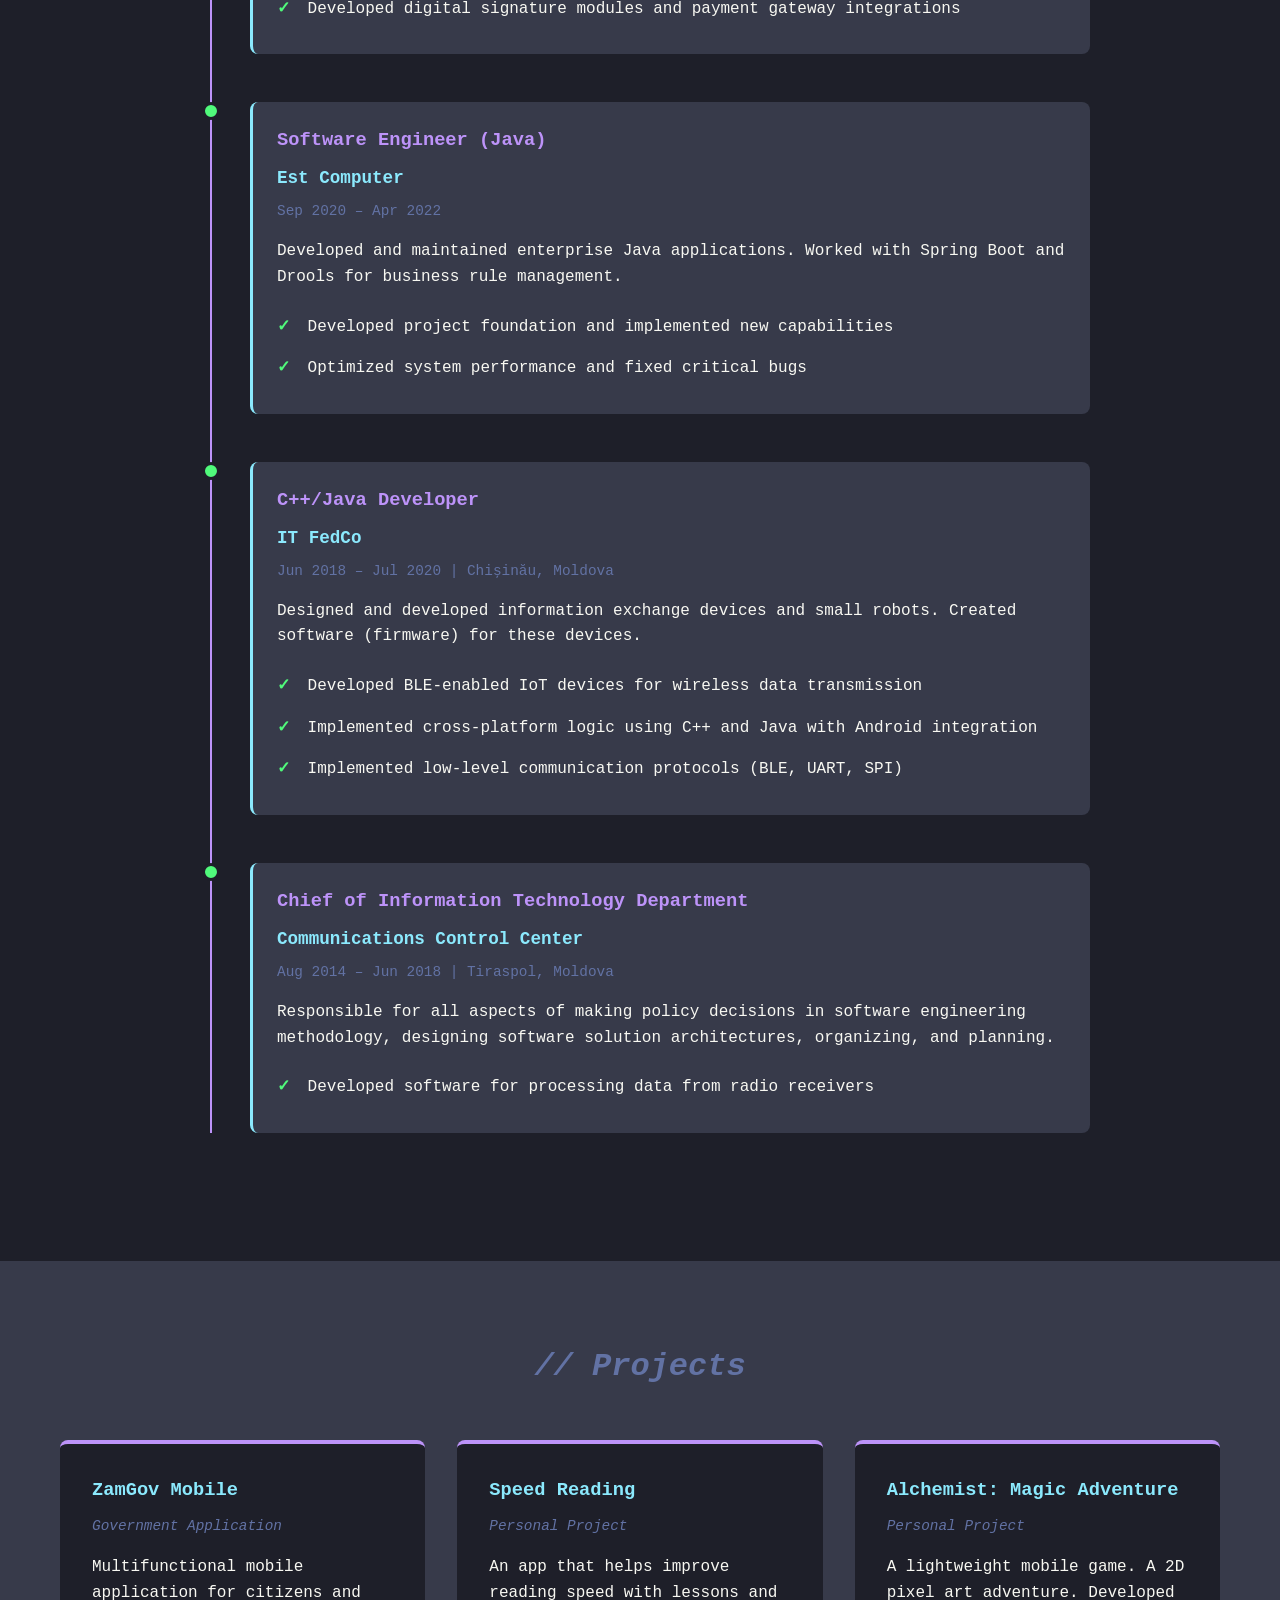
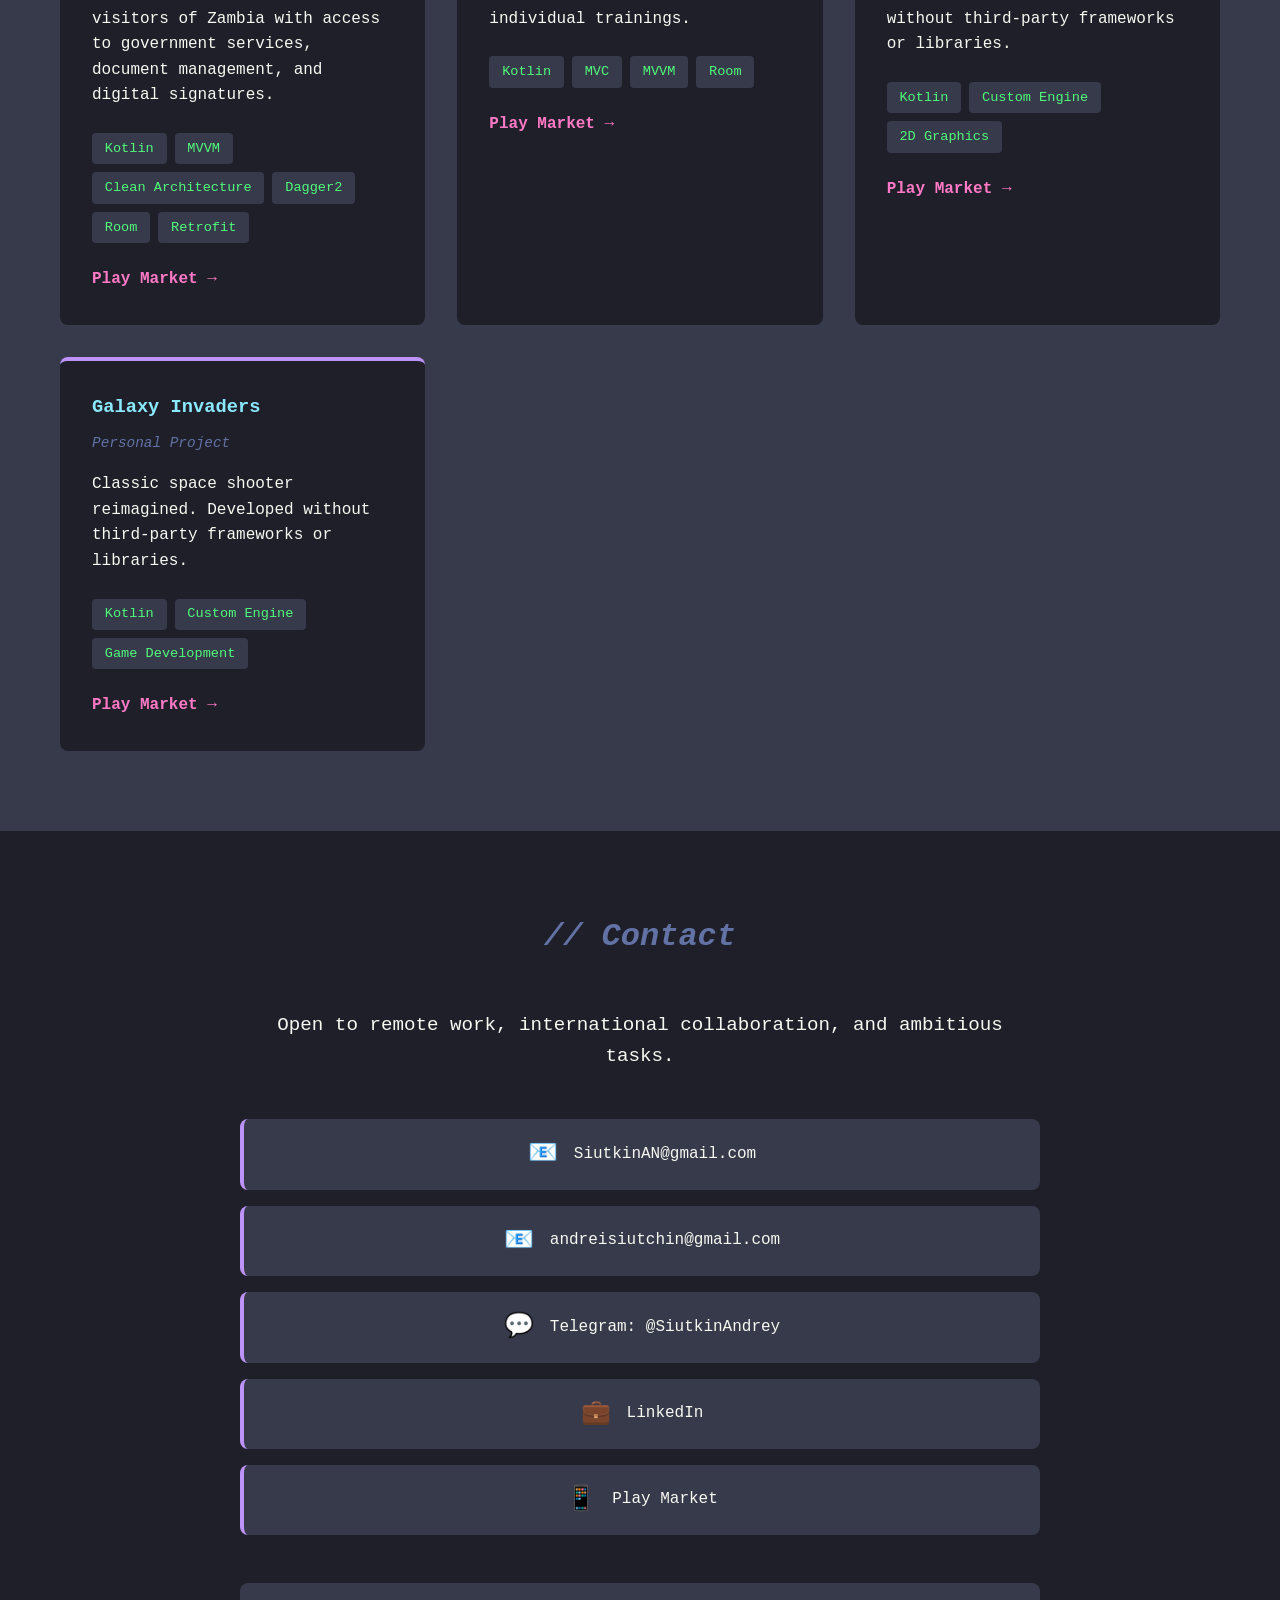
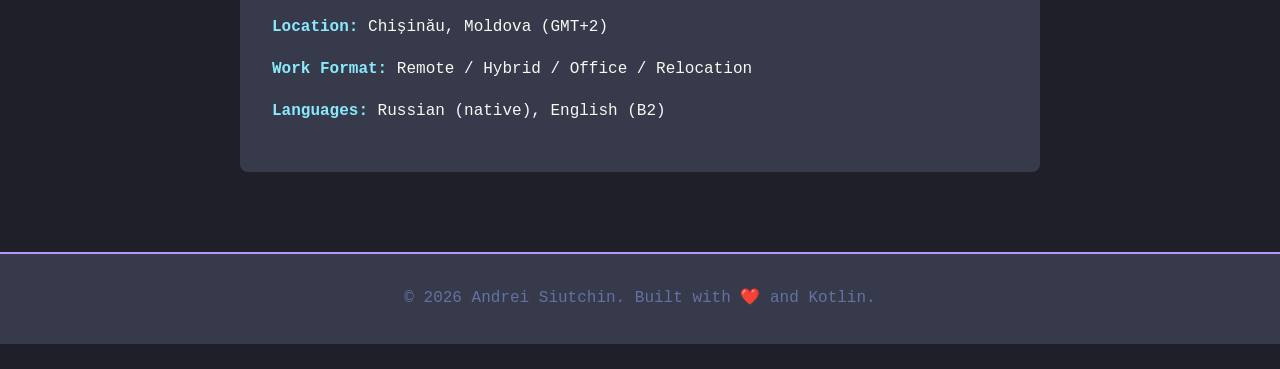
==== commit 6d959bfa: "Fix typo in technology name from 'Kotli' to 'Kotlin'" ====
--- a/index.html
+++ b/index.html
@@ -258,7 +258,7 @@
                     </div>
                     <p class="project-description">Classic space shooter reimagined. Developed without third-party frameworks or libraries.</p>
                     <div class="project-tech">
-                        <span>Kotli</span>
+                        <span>Kotlin</span>
                         <span>Custom Engine</span>
                         <span>Game Development</span>
                     </div>
